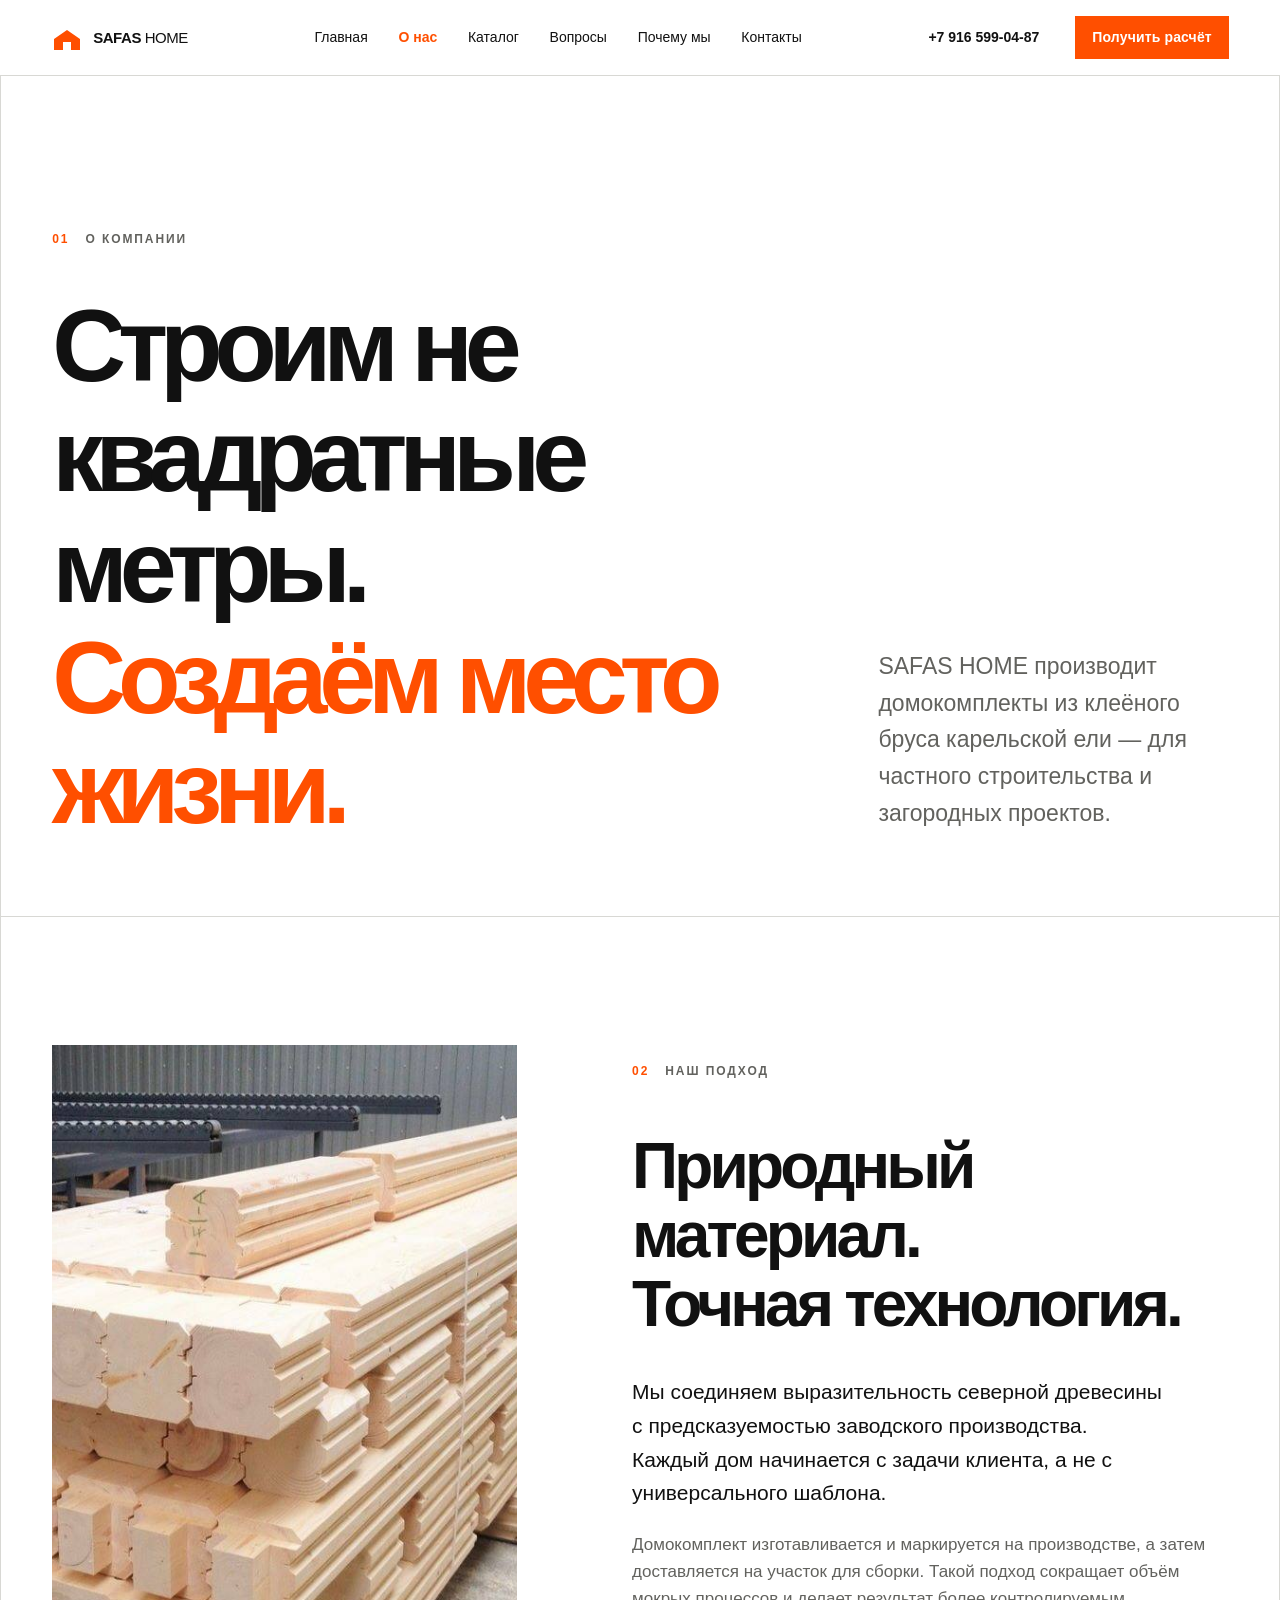
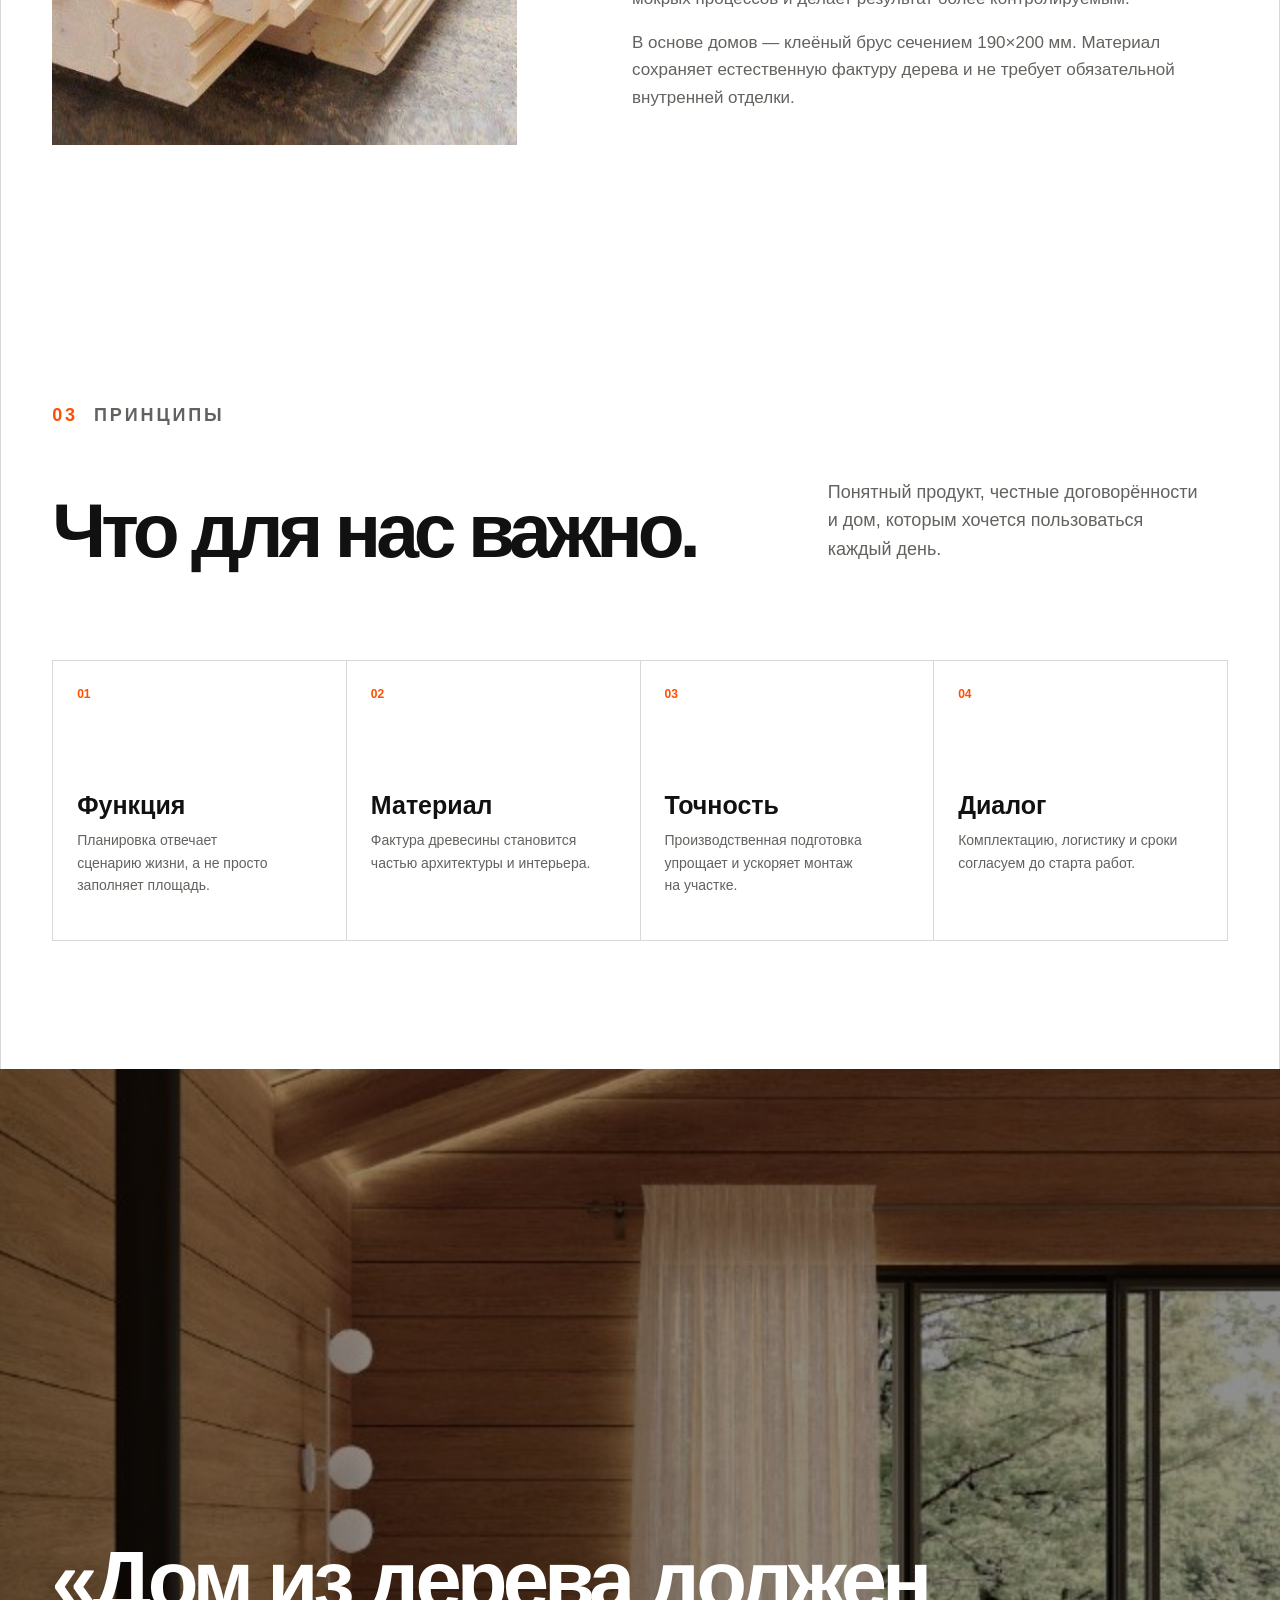
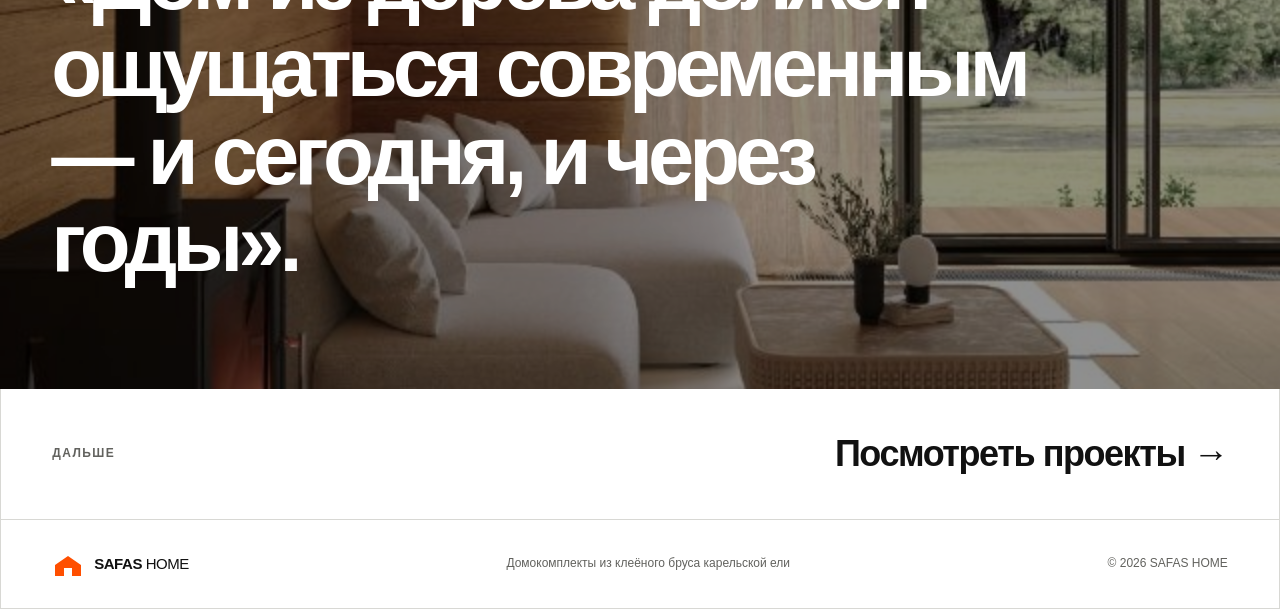
==== about.html @ 6096d43c "Build SAFAS HOME multi-page website" ====
<!doctype html>
<html lang="ru">
<head>
  <meta charset="utf-8"><meta name="viewport" content="width=device-width, initial-scale=1">
  <meta name="theme-color" content="#ffffff">
  <meta name="description" content="О SAFAS HOME: подход к проектированию и производству домов из клеёного бруса карельской ели.">
  <title>О нас — SAFAS HOME</title>
  <link rel="icon" href="data:image/svg+xml,%3Csvg xmlns='http://www.w3.org/2000/svg' viewBox='0 0 64 64'%3E%3Crect width='64' height='64' fill='%23ff4f00'/%3E%3Cpath d='M14 42V25l18-11 18 11v17H38V31H26v11H14Z' fill='white'/%3E%3C/svg%3E">
  <link rel="stylesheet" href="styles.css"><script src="script.js" defer></script>
</head>
<body>
  <a class="skip-link" href="#main">К содержанию</a>
  <header class="site-header">
    <a class="brand" href="index.html" aria-label="SAFAS HOME — на главную"><svg aria-hidden="true" viewBox="0 0 32 32" width="32" height="32"><path d="M3 17 16 8l13 9v11h-9v-8h-8v8H3V17Z"/></svg><span><b>SAFAS</b> HOME</span></a>
    <button class="menu-button" type="button" aria-expanded="false" aria-controls="site-nav" aria-label="Открыть меню" data-menu-button><span></span><span></span></button>
    <nav class="site-nav" id="site-nav" aria-label="Основная навигация" data-nav>
      <a href="index.html">Главная</a><a href="about.html" aria-current="page">О нас</a><a href="catalog.html">Каталог</a><a href="faq.html">Вопросы</a><a href="advantages.html">Почему мы</a><a href="contacts.html">Контакты</a>
    </nav>
    <a class="header-phone" href="tel:+79165990487">+7 916 599-04-87</a><a class="button button--small header-cta" href="contacts.html">Получить расчёт</a>
  </header>
  <main id="main">
    <section class="page-hero">
      <div><p class="eyebrow"><span>01</span> О компании</p><h1>Строим не квадратные метры.<br><em>Создаём место жизни.</em></h1></div>
      <p class="page-hero__lead">SAFAS HOME производит домокомплекты из клеёного бруса карельской ели — для частного строительства и загородных проектов.</p>
    </section>
    <section class="story-grid">
      <figure class="story-image"><img src="assets/images/production-timber.jpg" width="672" height="738" alt="Клеёный брус на производстве SAFAS HOME" fetchpriority="high"></figure>
      <div class="story-copy">
        <p class="eyebrow"><span>02</span> Наш подход</p>
        <h2>Природный материал.<br>Точная технология.</h2>
        <p class="lead-copy">Мы соединяем выразительность северной древесины с предсказуемостью заводского производства. Каждый дом начинается с задачи клиента, а не с универсального шаблона.</p>
        <p>Домокомплект изготавливается и маркируется на производстве, а затем доставляется на участок для сборки. Такой подход сокращает объём мокрых процессов и делает результат более контролируемым.</p>
        <p>В основе домов — клеёный брус сечением 190×200&nbsp;мм. Материал сохраняет естественную фактуру дерева и не требует обязательной внутренней отделки.</p>
      </div>
    </section>
    <section class="section values" aria-labelledby="values-title">
      <header class="section-heading"><p class="eyebrow"><span>03</span> Принципы</p><h2 id="values-title">Что для нас важно.</h2><p>Понятный продукт, честные договорённости и дом, которым хочется пользоваться каждый день.</p></header>
      <div class="value-grid">
        <article><span>01</span><h3>Функция</h3><p>Планировка отвечает сценарию жизни, а не просто заполняет площадь.</p></article>
        <article><span>02</span><h3>Материал</h3><p>Фактура древесины становится частью архитектуры и интерьера.</p></article>
        <article><span>03</span><h3>Точность</h3><p>Производственная подготовка упрощает и ускоряет монтаж на участке.</p></article>
        <article><span>04</span><h3>Диалог</h3><p>Комплектацию, логистику и сроки согласуем до старта работ.</p></article>
      </div>
    </section>
    <section class="image-statement">
      <img src="assets/images/interior-living.jpg" width="640" height="800" alt="Интерьер дома SAFAS HOME с дровяной печью" loading="lazy">
      <blockquote>«Дом из дерева должен ощущаться современным — и сегодня, и через годы».</blockquote>
    </section>
    <section class="next-page"><p>Дальше</p><a href="catalog.html">Посмотреть проекты <span aria-hidden="true">→</span></a></section>
  </main>
  <footer class="site-footer"><a class="brand" href="index.html"><svg aria-hidden="true" viewBox="0 0 32 32" width="32" height="32"><path d="M3 17 16 8l13 9v11h-9v-8h-8v8H3V17Z"/></svg><span><b>SAFAS</b> HOME</span></a><p>Домокомплекты из клеёного бруса карельской ели</p><p>© <span data-year></span> SAFAS HOME</p></footer>
</body>
</html>
---- styles.css ----
:root {
  --ink: #111111;
  --paper: #ffffff;
  --soft: #f2f2f0;
  --line: #d8d8d4;
  --muted: #62625e;
  --orange: #ff4f00;
  --orange-dark: #cf3f00;
  --max: 1440px;
  --pad: clamp(20px, 4vw, 64px);
  --fast: 180ms;
  --base: 320ms;
  --slow: 480ms;
  --ease: cubic-bezier(.22, 1, .36, 1);
}

*, *::before, *::after { box-sizing: border-box; }
html { scroll-behavior: smooth; }
body { margin: 0; background: var(--paper); color: var(--ink); font-family: Arial, "Helvetica Neue", sans-serif; font-size: 16px; line-height: 1.6; -webkit-font-smoothing: antialiased; }
img { display: block; max-width: 100%; }
button, a { touch-action: manipulation; -webkit-tap-highlight-color: rgba(255, 79, 0, .16); }
a { color: inherit; text-decoration: none; }
button { font: inherit; }
h1, h2, h3, p { margin-top: 0; }
h1, h2, h3 { line-height: 1.08; text-wrap: balance; }
p { text-wrap: pretty; }
[id] { scroll-margin-top: 92px; }

.skip-link { position: fixed; left: 12px; top: 12px; z-index: 1000; padding: 10px 14px; background: var(--ink); color: var(--paper); transform: translateY(-160%); transition: transform var(--fast) var(--ease); }
.skip-link:focus { transform: translateY(0); }
:focus-visible { outline: 3px solid var(--orange); outline-offset: 4px; }

.site-header { position: sticky; z-index: 100; top: 0; display: grid; grid-template-columns: auto 1fr auto auto; align-items: center; gap: 36px; min-height: 76px; padding: 0 var(--pad); background: rgba(255,255,255,.94); border-bottom: 1px solid var(--line); backdrop-filter: blur(16px); }
.brand { display: inline-flex; align-items: center; gap: 10px; font-size: 15px; letter-spacing: -.03em; white-space: nowrap; }
.brand svg { fill: var(--orange); }
.brand b { font-weight: 800; }
.site-nav { display: flex; align-items: center; justify-content: center; gap: clamp(18px, 2.4vw, 36px); font-size: 14px; }
.site-nav a, .header-phone { position: relative; }
.site-nav a[aria-current="page"] { color: var(--orange); font-weight: 700; }
.site-nav a::after, .header-phone::after { content: ""; position: absolute; right: 0; bottom: -5px; left: 0; height: 1px; background: currentColor; transform: scaleX(0); transform-origin: right; transition: transform var(--base) var(--ease); }
.site-nav a:hover::after, .site-nav a:focus-visible::after, .header-phone:hover::after, .header-phone:focus-visible::after { transform: scaleX(1); transform-origin: left; }
.header-phone { font-size: 14px; font-weight: 700; white-space: nowrap; }
.menu-button { display: none; width: 44px; height: 44px; padding: 12px; border: 0; background: transparent; }
.menu-button span { display: block; width: 20px; height: 1px; margin: 5px 0; background: currentColor; transition: transform var(--base) var(--ease); }

.button { display: inline-flex; min-height: 50px; align-items: center; justify-content: center; padding: 13px 20px; border: 1px solid var(--orange); background: var(--orange); color: #fff; font-size: 14px; font-weight: 700; letter-spacing: .01em; transition: transform var(--fast) var(--ease), background-color var(--fast) ease, border-color var(--fast) ease; }
.button:hover, .button:focus-visible { background: var(--orange-dark); border-color: var(--orange-dark); transform: translateY(-2px); }
.button:active { transform: translateY(0); }
.button--small { min-height: 42px; padding: 9px 16px; }
.text-link { display: inline-flex; align-items: center; gap: 8px; padding: 2px 0; border: 0; border-bottom: 1px solid currentColor; background: transparent; font-size: 14px; font-weight: 700; cursor: pointer; transition: color var(--fast) ease; }
.text-link:hover, .text-link:focus-visible { color: var(--orange); }

.hero { display: grid; grid-template-columns: minmax(0, .92fr) minmax(420px, 1.08fr); max-width: var(--max); min-height: calc(100svh - 76px); margin: 0 auto; border-right: 1px solid var(--line); border-left: 1px solid var(--line); }
.hero-copy { display: flex; flex-direction: column; justify-content: center; padding: clamp(64px, 8vw, 128px) var(--pad) 48px; }
.eyebrow { display: flex; align-items: center; gap: 16px; margin-bottom: clamp(28px, 4vw, 56px); color: var(--muted); font-size: 12px; font-weight: 700; letter-spacing: .16em; text-transform: uppercase; }
.eyebrow span { color: var(--orange); font-variant-numeric: tabular-nums; }
.eyebrow--light { color: rgba(255,255,255,.62); }
.hero h1 { max-width: 750px; margin-bottom: 28px; font-size: clamp(48px, 6.4vw, 96px); font-weight: 800; letter-spacing: -.075em; }
.hero h1 em { color: var(--orange); font-style: normal; }
.hero-lead { max-width: 620px; margin-bottom: 36px; color: var(--muted); font-size: clamp(17px, 1.6vw, 21px); line-height: 1.55; }
.hero-actions { display: flex; align-items: center; gap: 28px; }
.hero-media { position: relative; min-height: 520px; margin: 0; overflow: hidden; border-left: 1px solid var(--line); }
.hero-media img { width: 100%; height: 100%; object-fit: cover; transition: transform 900ms var(--ease); }
.hero-media:hover img { transform: scale(1.02); }
.hero-media figcaption { position: absolute; right: 20px; bottom: 18px; padding: 7px 10px; background: rgba(17,17,17,.86); color: #fff; font-size: 11px; letter-spacing: .08em; text-transform: uppercase; }
.hero-specs { grid-column: 1 / -1; display: grid; grid-template-columns: repeat(3, 1fr); margin: 0; border-top: 1px solid var(--line); }
.hero-specs div { padding: 24px var(--pad); border-right: 1px solid var(--line); }
.hero-specs div:last-child { border-right: 0; }
.hero-specs dt { margin-bottom: 8px; color: var(--muted); font-size: 11px; font-weight: 700; letter-spacing: .12em; text-transform: uppercase; }
.hero-specs dd { margin: 0; font-size: clamp(24px, 3vw, 40px); font-weight: 800; letter-spacing: -.05em; font-variant-numeric: tabular-nums; }
.hero-specs small { font-size: .42em; letter-spacing: 0; }

.section { max-width: var(--max); margin: 0 auto; padding: clamp(84px, 10vw, 160px) var(--pad); border-right: 1px solid var(--line); border-left: 1px solid var(--line); }
.section-heading { display: grid; grid-template-columns: minmax(0, 1fr) minmax(280px, .55fr); align-items: end; gap: 48px; margin-bottom: clamp(48px, 7vw, 88px); }
.section-heading .eyebrow { grid-column: 1 / -1; margin-bottom: 0; }
.section-heading h2, .material h2, .gallery h2, .business h2, .contact h2 { margin-bottom: 0; font-size: clamp(42px, 6vw, 80px); font-weight: 800; letter-spacing: -.065em; }
.section-heading > p { max-width: 480px; margin-bottom: 8px; color: var(--muted); font-size: 18px; }

.project-grid { display: grid; grid-template-columns: repeat(2, minmax(0, 1fr)); border-top: 1px solid var(--line); border-left: 1px solid var(--line); }
.project-card { min-width: 0; border-right: 1px solid var(--line); border-bottom: 1px solid var(--line); }
.project-card--wide { grid-column: 1 / -1; display: grid; grid-template-columns: minmax(0, 1.2fr) minmax(300px, .8fr); }
.project-card--wide .project-info { align-content: center; }
.project-image { position: relative; aspect-ratio: 4 / 3; overflow: hidden; background: var(--soft); }
.project-image--night { aspect-ratio: 4 / 3; }
.project-image img { width: 100%; height: 100%; object-fit: cover; transition: transform 700ms var(--ease); }
.project-card:hover .project-image img { transform: scale(1.025); }
.project-number { position: absolute; top: 16px; left: 16px; padding: 4px 9px; background: var(--paper); font-size: 11px; font-weight: 700; font-variant-numeric: tabular-nums; }
.project-info { display: grid; grid-template-columns: minmax(0, 1fr) auto; gap: 28px; padding: 28px; }
.project-info h3 { margin: 4px 0 0; font-size: clamp(25px, 3vw, 38px); letter-spacing: -.05em; }
.kicker { margin: 0; color: var(--muted); font-size: 11px; font-weight: 700; letter-spacing: .12em; text-transform: uppercase; }
.project-info dl { display: flex; gap: 24px; margin: 0; }
.project-info dt { color: var(--muted); font-size: 11px; text-transform: uppercase; }
.project-info dd { margin: 2px 0 0; font-size: 14px; font-weight: 700; font-variant-numeric: tabular-nums; }
.project-info .text-link { grid-column: 1 / -1; justify-self: start; }

.material { display: grid; grid-template-columns: minmax(0, 1fr) minmax(380px, .75fr); gap: clamp(48px, 8vw, 112px); background: var(--ink); color: #fff; }
.material-intro { max-width: 690px; margin: 34px 0 52px; color: rgba(255,255,255,.66); font-size: 18px; }
.feature-list { margin: 0; padding: 0; border-top: 1px solid rgba(255,255,255,.18); list-style: none; }
.feature-list li { display: grid; grid-template-columns: 44px 1fr; gap: 16px; padding: 22px 0; border-bottom: 1px solid rgba(255,255,255,.18); }
.feature-list > li > span { color: var(--orange); font-size: 12px; font-weight: 700; }
.feature-list h3 { margin-bottom: 5px; font-size: 18px; }
.feature-list p { margin: 0; color: rgba(255,255,255,.58); font-size: 14px; }
.material-media { position: relative; align-self: stretch; min-height: 720px; margin: 0; overflow: hidden; }
.material-media img { width: 100%; height: 100%; object-fit: cover; }
.material-media figcaption { position: absolute; right: 0; bottom: 0; left: 0; padding: 20px; background: rgba(17,17,17,.86); font-size: 12px; text-transform: uppercase; }
.material-media figcaption span { color: var(--orange); font-size: 24px; font-weight: 800; }

.section-heading--row { grid-template-columns: minmax(0, 1fr) minmax(280px, .55fr); }
.section-heading--row .eyebrow { margin-bottom: 36px; }
.process-list { display: grid; grid-template-columns: repeat(4, 1fr); margin: 0; padding: 0; border-top: 1px solid var(--line); border-left: 1px solid var(--line); list-style: none; }
.process-list li { min-height: 300px; padding: 24px; border-right: 1px solid var(--line); border-bottom: 1px solid var(--line); }
.process-list span { display: block; margin-bottom: 88px; color: var(--orange); font-size: 12px; font-weight: 700; font-variant-numeric: tabular-nums; }
.process-list h3 { margin-bottom: 12px; font-size: 24px; letter-spacing: -.04em; }
.process-list p { margin: 0; color: var(--muted); font-size: 14px; }

.gallery { max-width: var(--max); margin: 0 auto; padding: clamp(84px, 10vw, 160px) var(--pad); background: var(--ink); color: #fff; }
.gallery-heading { display: flex; align-items: end; justify-content: space-between; gap: 48px; margin-bottom: 60px; }
.gallery-heading .eyebrow { align-self: flex-start; }
.gallery-grid { display: grid; grid-template-columns: 1.35fr 1fr 1fr; grid-template-rows: repeat(2, minmax(300px, 44vw)); gap: 1px; background: rgba(255,255,255,.2); }
.gallery-item { min-width: 0; margin: 0; overflow: hidden; background: #222; }
.gallery-item--large { grid-row: 1 / 3; }
.gallery-item--wide { grid-column: 2 / 4; }
.gallery-item img { width: 100%; height: 100%; object-fit: cover; filter: saturate(.86); transition: transform 800ms var(--ease), filter var(--base) ease; }
.gallery-item:hover img { transform: scale(1.025); filter: saturate(1); }

.business { display: grid; grid-template-columns: .5fr 1fr .7fr; gap: clamp(36px, 6vw, 80px); align-items: start; }
.business-tag { display: flex; flex-direction: column; justify-content: space-between; min-height: 220px; padding: 22px; background: var(--orange); color: #fff; }
.business-tag span { font-size: 48px; font-weight: 800; letter-spacing: -.06em; }
.business-tag p { margin: 0; font-size: 14px; line-height: 1.35; }
.business-copy .eyebrow { margin-bottom: 32px; }
.business-copy h2 { font-size: clamp(38px, 5vw, 68px); }
.business-copy > p:not(.eyebrow) { max-width: 650px; margin: 30px 0; color: var(--muted); font-size: 18px; }
.business-points { margin: 0; border-top: 1px solid var(--line); }
.business-points div { padding: 22px 0; border-bottom: 1px solid var(--line); }
.business-points dt { margin-bottom: 6px; font-size: 13px; font-weight: 700; text-transform: uppercase; }
.business-points dd { margin: 0; color: var(--muted); font-size: 14px; }

.contact { max-width: var(--max); margin: 0 auto; padding: clamp(84px, 10vw, 160px) var(--pad) 40px; background: var(--orange); color: #fff; }
.contact .eyebrow span { color: var(--ink); }
.contact > p:not(.eyebrow) { max-width: 660px; margin: 30px 0 42px; font-size: 18px; }
.contact-actions { display: flex; align-items: center; gap: 36px; }
.button--light { border-color: #fff; background: #fff; color: var(--ink); }
.button--light:hover, .button--light:focus-visible { border-color: var(--ink); background: var(--ink); color: #fff; }
.contact-phone { font-size: clamp(24px, 4vw, 48px); font-weight: 800; letter-spacing: -.04em; }
.contact-meta { display: flex; justify-content: space-between; gap: 32px; margin-top: 100px; padding-top: 20px; border-top: 1px solid rgba(255,255,255,.48); font-size: 13px; }
.contact-meta p { margin: 0; }
.contact-meta a { text-decoration: underline; text-underline-offset: 4px; }

.site-footer { display: grid; grid-template-columns: auto 1fr auto; align-items: center; gap: 36px; max-width: var(--max); margin: 0 auto; padding: 28px var(--pad); border: 1px solid var(--line); border-top: 0; font-size: 12px; }
.site-footer > p { margin: 0; color: var(--muted); }
.site-footer > p:first-of-type { justify-self: center; }

.project-dialog { width: min(1100px, calc(100% - 32px)); max-height: calc(100dvh - 32px); padding: 24px; border: 1px solid var(--line); background: var(--paper); color: var(--ink); overscroll-behavior: contain; }
.project-dialog::backdrop { background: rgba(17,17,17,.72); backdrop-filter: blur(5px); }
.dialog-header { display: flex; align-items: center; justify-content: space-between; gap: 20px; margin-bottom: 22px; }
.dialog-header h2 { margin: 4px 0 0; font-size: 32px; letter-spacing: -.04em; }
.dialog-close { display: grid; width: 48px; height: 48px; place-items: center; border: 1px solid var(--line); background: #fff; cursor: pointer; transition: background-color var(--fast) ease, color var(--fast) ease; }
.dialog-close:hover, .dialog-close:focus-visible { background: var(--ink); color: #fff; }
.dialog-close svg { fill: none; stroke: currentColor; stroke-width: 1.5; }
.dialog-grid { display: grid; grid-template-columns: .65fr 1fr; gap: 1px; margin-bottom: 22px; background: var(--line); }
.dialog-grid img { width: 100%; height: 470px; object-fit: contain; background: var(--soft); }

/* Inner pages */
.page-hero { display: grid; grid-template-columns: minmax(0, 1.2fr) minmax(300px, .55fr); align-items: end; gap: 64px; max-width: var(--max); min-height: 620px; margin: 0 auto; padding: clamp(96px, 12vw, 176px) var(--pad) 72px; border-right: 1px solid var(--line); border-bottom: 1px solid var(--line); border-left: 1px solid var(--line); }
.page-hero .eyebrow { margin-bottom: 42px; }
.page-hero h1 { max-width: 1000px; margin: 0; font-size: clamp(56px, 8vw, 112px); font-weight: 800; letter-spacing: -.08em; }
.page-hero h1 em { color: var(--orange); font-style: normal; }
.page-hero__lead { max-width: 520px; margin: 0 0 12px; color: var(--muted); font-size: clamp(18px, 2vw, 23px); }
.page-hero--compact { min-height: 520px; }
.page-hero--dark { background: var(--ink); color: #fff; }
.page-hero--dark .page-hero__lead { color: rgba(255,255,255,.66); }

.story-grid { display: grid; grid-template-columns: minmax(340px, .78fr) minmax(0, 1fr); gap: clamp(50px, 9vw, 140px); max-width: var(--max); margin: 0 auto; padding: clamp(84px, 10vw, 160px) var(--pad); border-right: 1px solid var(--line); border-left: 1px solid var(--line); }
.story-image { min-height: 700px; margin: 0; }
.story-image img { width: 100%; height: 100%; object-fit: cover; }
.story-copy { align-self: center; }
.story-copy h2, .brief-intro h2 { margin-bottom: 36px; font-size: clamp(40px, 5vw, 72px); letter-spacing: -.06em; }
.story-copy > p:not(.eyebrow) { max-width: 720px; color: var(--muted); font-size: 17px; }
.story-copy .lead-copy { color: var(--ink) !important; font-size: 21px !important; }
.value-grid { display: grid; grid-template-columns: repeat(4, 1fr); border-top: 1px solid var(--line); border-left: 1px solid var(--line); }
.value-grid article { min-height: 280px; padding: 24px; border-right: 1px solid var(--line); border-bottom: 1px solid var(--line); }
.value-grid span { display: block; margin-bottom: 88px; color: var(--orange); font-size: 12px; font-weight: 700; }
.value-grid h3 { margin-bottom: 10px; font-size: 25px; }
.value-grid p { margin: 0; color: var(--muted); font-size: 14px; }
.image-statement { position: relative; max-width: var(--max); min-height: min(84vw, 920px); margin: 0 auto; overflow: hidden; background: var(--ink); }
.image-statement img { width: 100%; height: min(84vw, 920px); object-fit: cover; filter: brightness(.56); }
.image-statement blockquote { position: absolute; right: var(--pad); bottom: clamp(40px, 8vw, 110px); left: var(--pad); max-width: 980px; margin: 0; color: #fff; font-size: clamp(36px, 6.5vw, 84px); font-weight: 800; line-height: 1.05; letter-spacing: -.06em; }
.next-page { display: flex; align-items: center; justify-content: space-between; gap: 24px; max-width: var(--max); margin: 0 auto; padding: 36px var(--pad); border: 1px solid var(--line); border-top: 0; }
.next-page p { margin: 0; color: var(--muted); font-size: 12px; font-weight: 700; letter-spacing: .12em; text-transform: uppercase; }
.next-page a { font-size: clamp(20px, 3vw, 36px); font-weight: 800; letter-spacing: -.04em; transition: color var(--fast) ease; }
.next-page a:hover, .next-page a:focus-visible { color: var(--orange); }

.catalog-list { max-width: var(--max); margin: 0 auto; border-right: 1px solid var(--line); border-left: 1px solid var(--line); }
.catalog-item { position: relative; display: grid; grid-template-columns: minmax(360px, 1fr) minmax(0, .85fr); min-height: 720px; border-bottom: 1px solid var(--line); }
.catalog-item figure { margin: 0; overflow: hidden; }
.catalog-item figure img { width: 100%; height: 100%; object-fit: cover; transition: transform 800ms var(--ease); }
.catalog-item:hover figure img { transform: scale(1.02); }
.catalog-item__number { position: absolute; z-index: 2; top: 20px; left: 20px; padding: 7px 10px; background: var(--paper); font-size: 11px; font-weight: 700; font-variant-numeric: tabular-nums; }
.catalog-item__copy { display: flex; flex-direction: column; justify-content: center; padding: clamp(40px, 7vw, 100px); }
.catalog-item__copy h2 { margin: 12px 0 30px; font-size: clamp(52px, 7vw, 96px); letter-spacing: -.075em; }
.catalog-item__copy > p:not(.kicker) { color: var(--muted); font-size: 18px; }
.catalog-item__copy dl { margin: 38px 0; border-top: 1px solid var(--line); }
.catalog-item__copy dl div { display: flex; justify-content: space-between; gap: 24px; padding: 14px 0; border-bottom: 1px solid var(--line); }
.catalog-item__copy dt { color: var(--muted); font-size: 12px; text-transform: uppercase; }
.catalog-item__copy dd { margin: 0; font-size: 14px; font-weight: 700; text-align: right; }
.catalog-item--reverse figure { order: 2; }
.catalog-item--reverse .catalog-item__number { right: 20px; left: auto; }
.catalog-note { display: grid; grid-template-columns: minmax(0, 1fr) minmax(260px, .62fr); align-items: end; gap: 48px; max-width: var(--max); margin: 0 auto; padding: clamp(80px, 10vw, 150px) var(--pad); background: var(--orange); color: #fff; }
.catalog-note h2, .question-cta h2 { margin: 0; font-size: clamp(42px, 6vw, 78px); letter-spacing: -.06em; }
.catalog-note > p { margin: 0; font-size: 18px; }
.catalog-note .button { grid-column: 2; justify-self: start; }

.faq-layout { display: grid; grid-template-columns: 260px minmax(0, 1fr); gap: clamp(48px, 8vw, 120px); max-width: var(--max); margin: 0 auto; padding: clamp(80px, 9vw, 140px) var(--pad); border-right: 1px solid var(--line); border-left: 1px solid var(--line); }
.faq-aside { position: sticky; top: 112px; display: flex; align-self: start; flex-direction: column; }
.faq-aside .kicker { margin-bottom: 16px; }
.faq-aside a { padding: 12px 0; border-bottom: 1px solid var(--line); font-size: 14px; transition: color var(--fast) ease; }
.faq-aside a:hover, .faq-aside a:focus-visible { color: var(--orange); }
.faq-group { margin-bottom: 84px; }
.faq-group .eyebrow { margin-bottom: 26px; }
.faq-group details { border-top: 1px solid var(--line); }
.faq-group details:last-child { border-bottom: 1px solid var(--line); }
.faq-group summary { display: flex; align-items: center; justify-content: space-between; gap: 24px; padding: 24px 0; font-size: clamp(18px, 2vw, 24px); font-weight: 700; cursor: pointer; list-style: none; }
.faq-group summary::-webkit-details-marker { display: none; }
.faq-group summary span { color: var(--orange); font-size: 26px; font-weight: 400; transition: transform var(--base) var(--ease); }
.faq-group details[open] summary span { transform: rotate(45deg); }
.faq-group details p { max-width: 800px; padding: 0 52px 24px 0; color: var(--muted); }
.question-cta { display: flex; align-items: end; justify-content: space-between; gap: 48px; max-width: var(--max); margin: 0 auto; padding: clamp(72px, 9vw, 128px) var(--pad); background: var(--orange); color: #fff; }
.question-cta .eyebrow { margin-bottom: 30px; }

.advantage-stack { max-width: var(--max); margin: 0 auto; border-right: 1px solid var(--line); border-left: 1px solid var(--line); }
.advantage-stack article { display: grid; grid-template-columns: 100px minmax(260px, .7fr) minmax(280px, 1fr); align-items: center; gap: 42px; min-height: 220px; padding: 30px var(--pad); border-bottom: 1px solid var(--line); }
.advantage-stack .advantage-index { color: var(--orange); font-size: 12px; font-weight: 700; }
.advantage-stack h2 { margin: 7px 0 0; font-size: clamp(36px, 5vw, 64px); letter-spacing: -.06em; }
.advantage-stack article > p { max-width: 640px; margin: 0; color: var(--muted); font-size: 17px; }
.compare-section { max-width: var(--max); margin: 0 auto; padding: clamp(84px, 10vw, 160px) var(--pad); border-right: 1px solid var(--line); border-left: 1px solid var(--line); }
.compare-intro { display: grid; grid-template-columns: minmax(0, 1fr) minmax(280px, .6fr); gap: 48px; align-items: end; margin-bottom: 72px; }
.compare-intro .eyebrow { grid-column: 1 / -1; margin-bottom: 0; }
.compare-intro h2 { margin: 0; font-size: clamp(42px, 6vw, 78px); letter-spacing: -.06em; }
.compare-intro > p { margin: 0; color: var(--muted); }
.compare-table { border-top: 1px solid var(--line); border-left: 1px solid var(--line); }
.compare-row { display: grid; grid-template-columns: .7fr 1fr 1fr; }
.compare-row > div { min-width: 0; padding: 20px; border-right: 1px solid var(--line); border-bottom: 1px solid var(--line); }
.compare-row > div:first-child { font-size: 13px; font-weight: 700; text-transform: uppercase; }
.compare-row > div:nth-child(2) { background: #fff5f0; }
.compare-row--head > div { background: var(--ink) !important; color: #fff; font-size: 11px !important; letter-spacing: .08em; text-transform: uppercase; }
.compare-disclaimer { margin: 18px 0 0; color: var(--muted); font-size: 12px; }
.proof-image { position: relative; max-width: var(--max); min-height: 820px; margin: 0 auto; overflow: hidden; }
.proof-image > img { width: 100%; height: 820px; object-fit: cover; filter: brightness(.5); }
.proof-image > div { position: absolute; right: var(--pad); bottom: 80px; left: var(--pad); max-width: 900px; color: #fff; }
.proof-image h2 { margin-bottom: 34px; font-size: clamp(44px, 7vw, 88px); letter-spacing: -.07em; }

.contact-page { display: grid; grid-template-columns: minmax(0, 1fr) minmax(420px, .8fr); gap: clamp(50px, 9vw, 140px); max-width: var(--max); min-height: 760px; margin: 0 auto; padding: clamp(100px, 12vw, 170px) var(--pad); background: var(--orange); color: #fff; }
.contact-page__title h1 { margin-bottom: 34px; font-size: clamp(58px, 8vw, 110px); letter-spacing: -.08em; }
.contact-page__title > p:not(.eyebrow) { max-width: 600px; font-size: 20px; }
.contact-options { align-self: end; border-top: 1px solid rgba(255,255,255,.5); }
.contact-options a { display: grid; padding: 24px 0; border-bottom: 1px solid rgba(255,255,255,.5); transition: transform var(--fast) var(--ease); }
.contact-options a:hover, .contact-options a:focus-visible { transform: translateX(6px); }
.contact-options span { font-size: 11px; letter-spacing: .12em; text-transform: uppercase; }
.contact-options strong { margin: 5px 0; font-size: clamp(22px, 3vw, 36px); letter-spacing: -.04em; overflow-wrap: anywhere; }
.contact-options small { opacity: .72; }
.brief-section { display: grid; grid-template-columns: minmax(300px, .75fr) minmax(0, 1fr); gap: clamp(48px, 8vw, 120px); max-width: var(--max); margin: 0 auto; padding: clamp(84px, 10vw, 150px) var(--pad); border-right: 1px solid var(--line); border-left: 1px solid var(--line); }
.brief-list { margin: 0; padding: 0; border-top: 1px solid var(--line); list-style: none; }
.brief-list li { display: grid; grid-template-columns: 60px 1fr; gap: 18px; padding: 24px 0; border-bottom: 1px solid var(--line); }
.brief-list li > span { color: var(--orange); font-size: 12px; font-weight: 700; }
.brief-list h3 { margin-bottom: 5px; font-size: 22px; }
.brief-list p { margin: 0; color: var(--muted); }
.contact-visual { display: grid; grid-template-columns: 1fr 1fr; max-width: var(--max); min-height: 760px; margin: 0 auto; background: var(--ink); color: #fff; }
.contact-visual figure { margin: 0; overflow: hidden; }
.contact-visual figure img { width: 100%; height: 100%; object-fit: cover; }
.contact-visual > div { align-self: center; padding: clamp(40px, 8vw, 110px); }
.contact-visual h2 { margin-bottom: 28px; font-size: clamp(44px, 6vw, 76px); letter-spacing: -.065em; }
.contact-visual > div > p:not(.eyebrow) { margin-bottom: 32px; color: rgba(255,255,255,.64); font-size: 18px; }

@media (max-width: 1100px) {
  .site-header { grid-template-columns: auto 1fr auto; gap: 22px; }
  .site-nav { order: 4; grid-column: 1 / -1; display: none; }
  .site-nav.is-open { display: flex; padding: 0 0 20px; }
  .menu-button { display: block; justify-self: end; }
  .header-phone { display: none; }
  .header-cta { grid-column: 3; grid-row: 1; }
  .menu-button { grid-column: 2; grid-row: 1; }
  .hero { grid-template-columns: 1fr; }
  .hero-media { min-height: 62vw; border-top: 1px solid var(--line); border-left: 0; }
  .material { grid-template-columns: 1fr 1fr; gap: 48px; }
  .business { grid-template-columns: .5fr 1fr; }
  .business-points { grid-column: 2; }
  .page-hero { grid-template-columns: 1fr; min-height: auto; }
  .catalog-item { min-height: 620px; }
  .contact-page { grid-template-columns: 1fr; }
}

@media (max-width: 760px) {
  :root { --pad: 20px; }
  .site-header { min-height: 68px; gap: 8px; }
  .header-cta { display: none; }
  .menu-button { grid-column: 3; }
  .site-nav.is-open { flex-direction: column; align-items: stretch; gap: 0; padding-bottom: 12px; }
  .site-nav a { min-height: 48px; padding: 12px 0; border-top: 1px solid var(--line); }
  .hero { min-height: auto; }
  .hero-copy { padding-top: 72px; }
  .hero h1 { font-size: clamp(43px, 13.5vw, 64px); }
  .hero-actions { align-items: flex-start; flex-direction: column; gap: 20px; }
  .hero-media { min-height: 74vw; }
  .hero-specs { grid-template-columns: 1fr; }
  .hero-specs div { border-right: 0; border-bottom: 1px solid var(--line); }
  .hero-specs div:last-child { border-bottom: 0; }
  .section-heading, .section-heading--row { grid-template-columns: 1fr; gap: 24px; }
  .section-heading .eyebrow { margin-bottom: 16px; }
  .section-heading h2, .material h2, .gallery h2, .business h2, .contact h2 { font-size: clamp(40px, 12vw, 58px); }
  .project-grid { grid-template-columns: 1fr; }
  .project-card--wide { grid-column: auto; display: block; }
  .project-info { grid-template-columns: 1fr; }
  .project-info dl { grid-row: auto; }
  .project-info .text-link { grid-column: auto; }
  .material { grid-template-columns: 1fr; }
  .material-media { min-height: 100vw; }
  .process-list { grid-template-columns: 1fr; }
  .process-list li { min-height: auto; }
  .process-list span { margin-bottom: 52px; }
  .gallery-heading { display: block; }
  .gallery-grid { grid-template-columns: 1fr 1fr; grid-template-rows: 130vw 74vw 74vw; }
  .gallery-item--large { grid-column: 1 / 3; grid-row: auto; }
  .gallery-item--wide { grid-column: 1 / 3; }
  .business { grid-template-columns: 1fr; }
  .business-tag { min-height: 180px; }
  .business-points { grid-column: auto; }
  .contact-actions { align-items: flex-start; flex-direction: column; }
  .contact-meta { align-items: flex-start; flex-direction: column; margin-top: 72px; }
  .site-footer { grid-template-columns: 1fr; gap: 12px; }
  .site-footer > p:first-of-type { justify-self: start; }
  .dialog-grid { grid-template-columns: 1fr; }
  .dialog-grid img { height: auto; max-height: 60vh; }
  .page-hero { gap: 36px; padding-top: 84px; }
  .page-hero h1 { font-size: clamp(48px, 14vw, 68px); }
  .story-grid, .brief-section { grid-template-columns: 1fr; }
  .story-image { min-height: 120vw; }
  .value-grid { grid-template-columns: 1fr; }
  .value-grid article { min-height: auto; }
  .value-grid span { margin-bottom: 56px; }
  .image-statement, .image-statement img { min-height: 150vw; height: 150vw; }
  .next-page { align-items: flex-start; flex-direction: column; }
  .catalog-item { grid-template-columns: 1fr; min-height: auto; }
  .catalog-item figure { height: 118vw; }
  .catalog-item--reverse figure { order: 0; }
  .catalog-item--reverse .catalog-item__number { right: auto; left: 20px; }
  .catalog-note { grid-template-columns: 1fr; }
  .catalog-note .button { grid-column: auto; }
  .faq-layout { grid-template-columns: 1fr; }
  .faq-aside { position: static; }
  .question-cta { align-items: flex-start; flex-direction: column; }
  .advantage-stack article { grid-template-columns: 42px 1fr; gap: 22px; }
  .advantage-stack article > p { grid-column: 2; }
  .compare-intro { grid-template-columns: 1fr; }
  .compare-intro .eyebrow { grid-column: auto; }
  .compare-table { overflow-x: auto; }
  .compare-row { min-width: 720px; }
  .proof-image, .proof-image > img { min-height: 150vw; height: 150vw; }
  .contact-page { min-height: auto; }
  .contact-page__title h1 { font-size: clamp(52px, 15vw, 72px); }
  .contact-visual { grid-template-columns: 1fr; }
  .contact-visual figure { min-height: 120vw; }
}

@media (prefers-reduced-motion: reduce) {
  html { scroll-behavior: auto; }
  *, *::before, *::after { animation-duration: .01ms !important; animation-iteration-count: 1 !important; transition-duration: .01ms !important; }
}

@media (pointer: fine) {
  html { overscroll-behavior: none; }
}
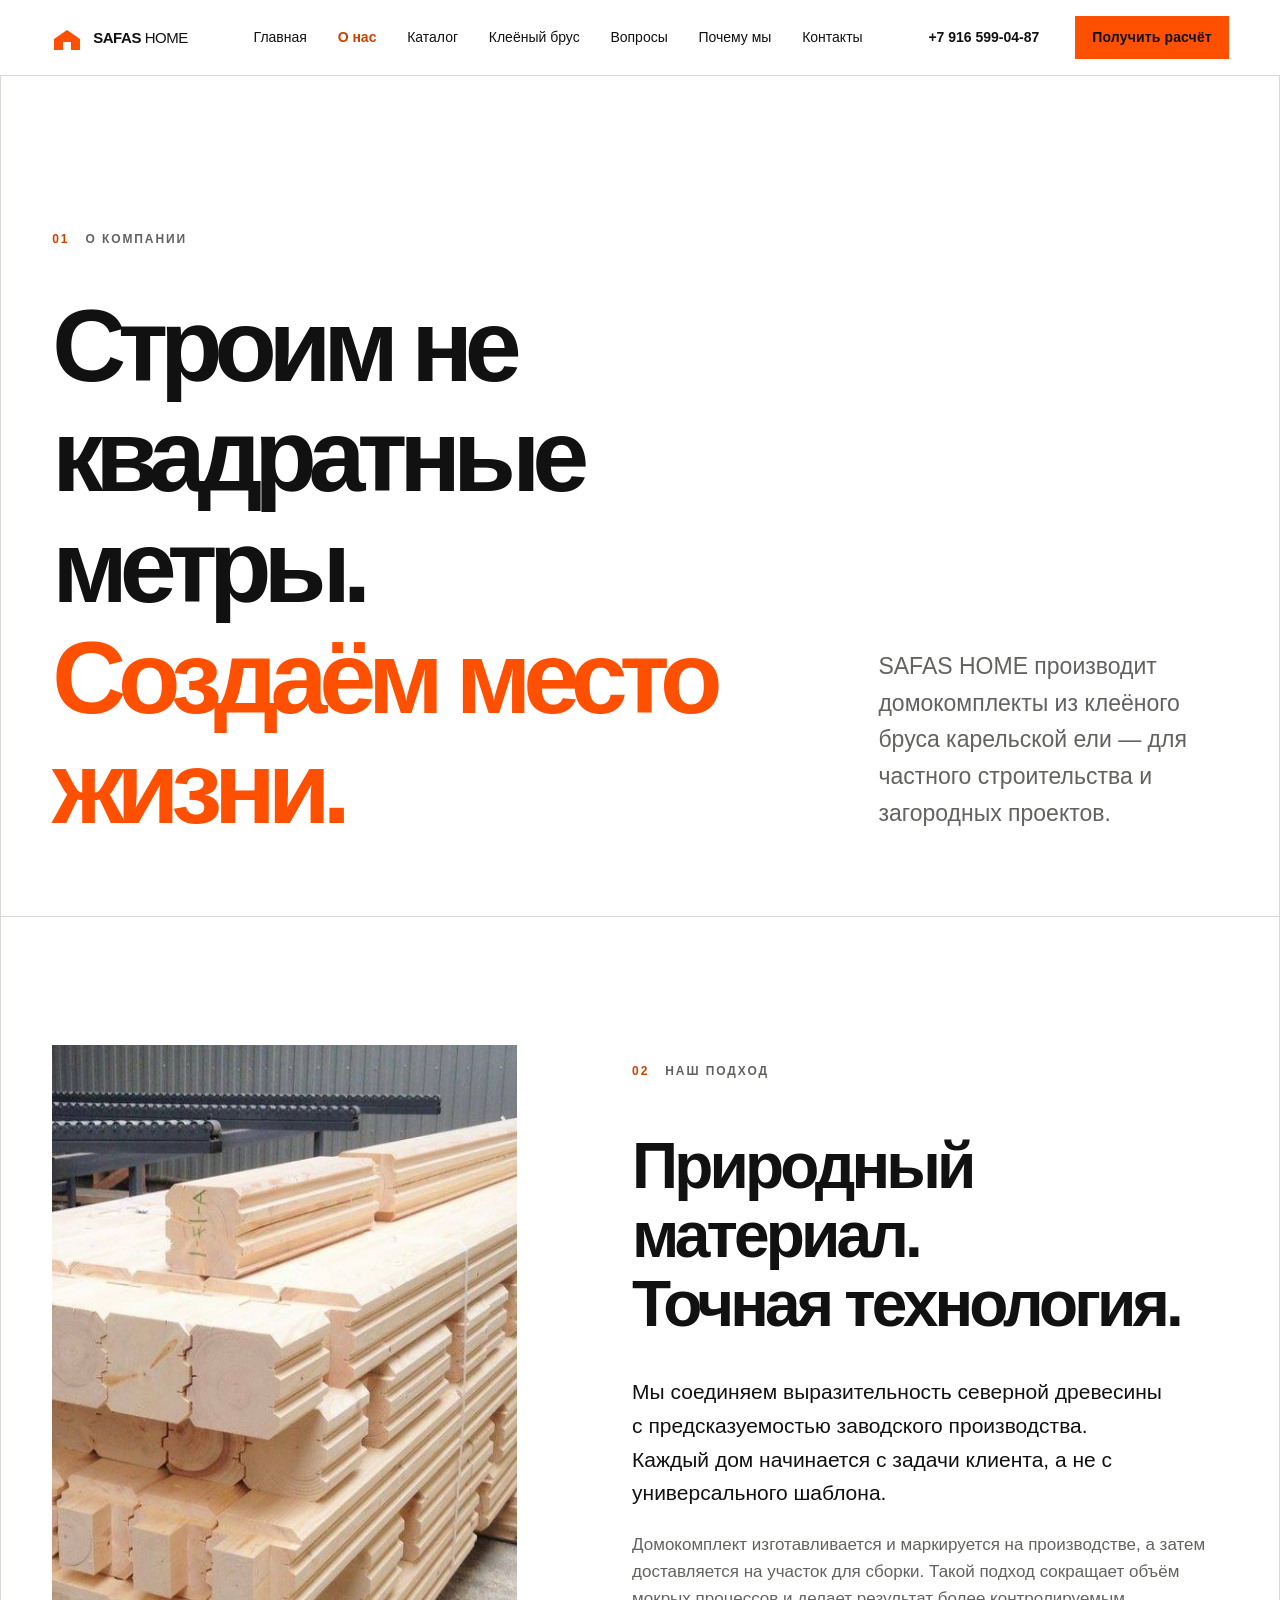
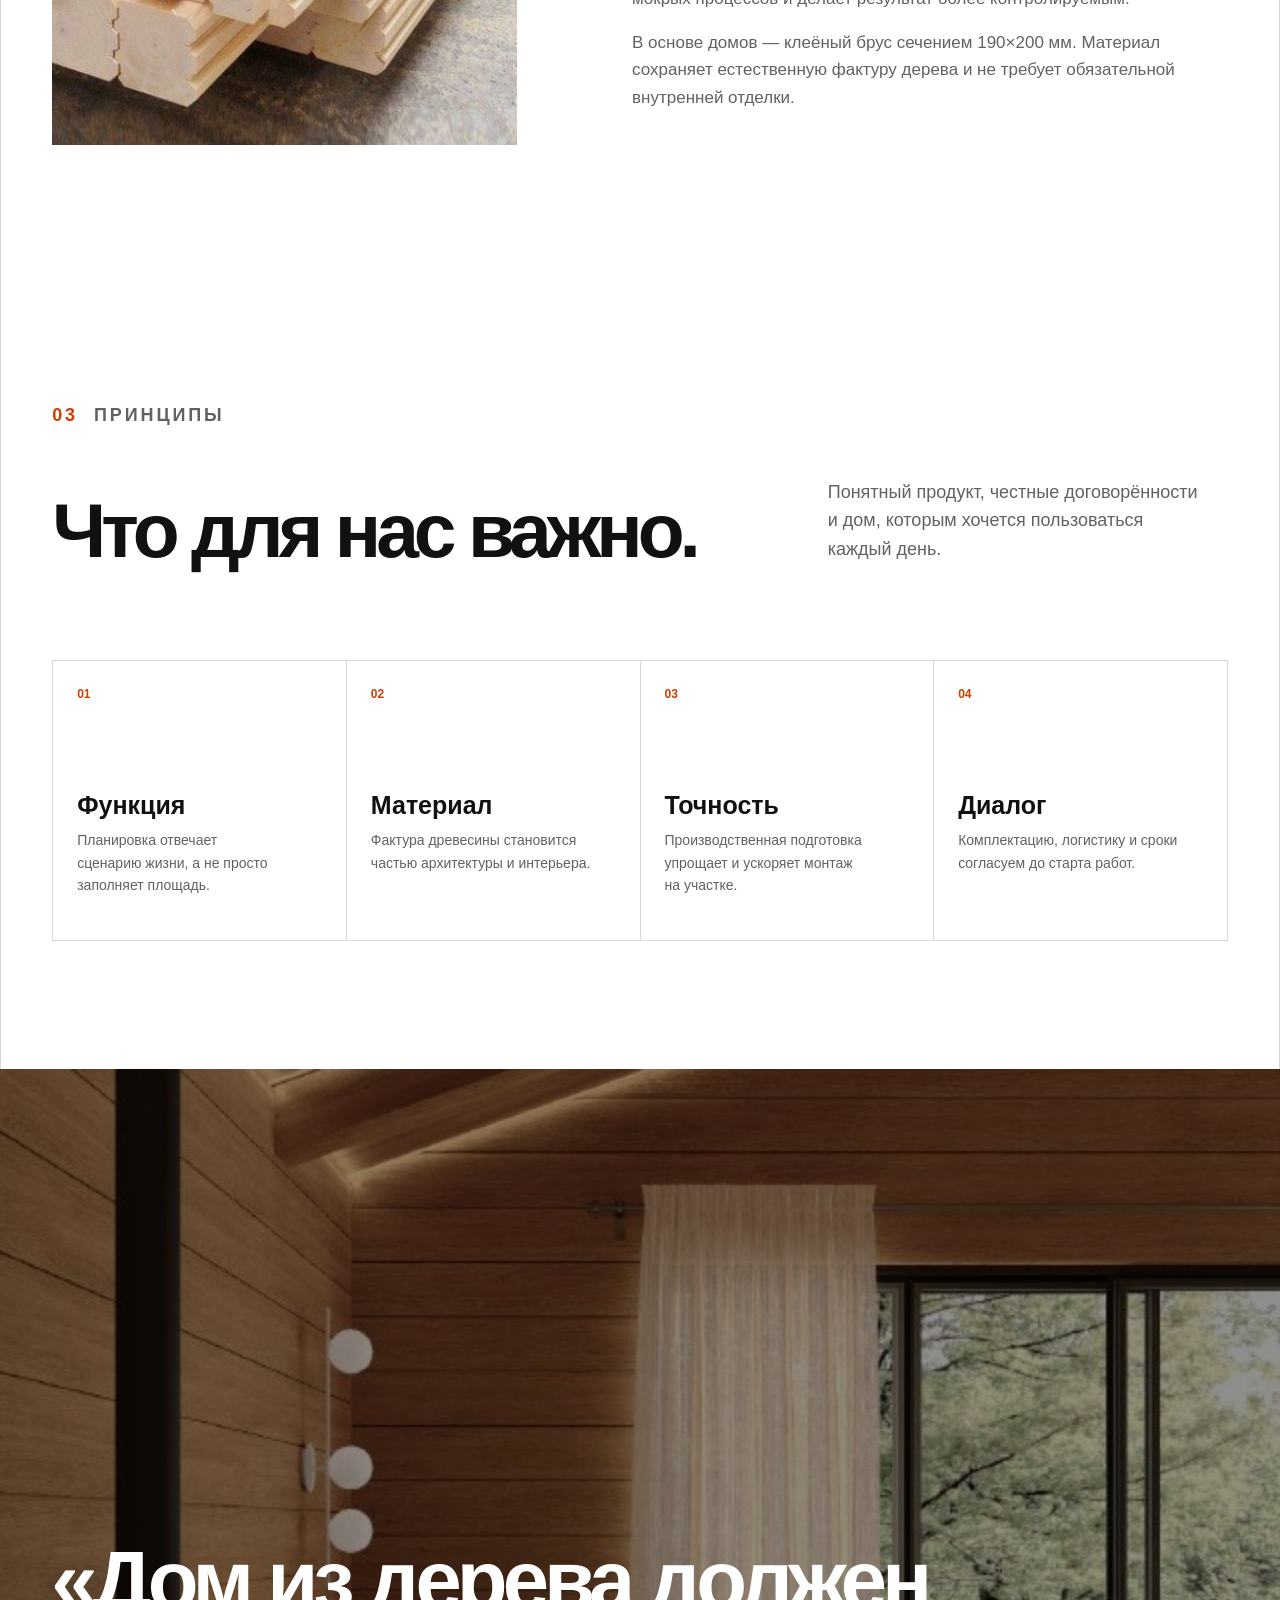
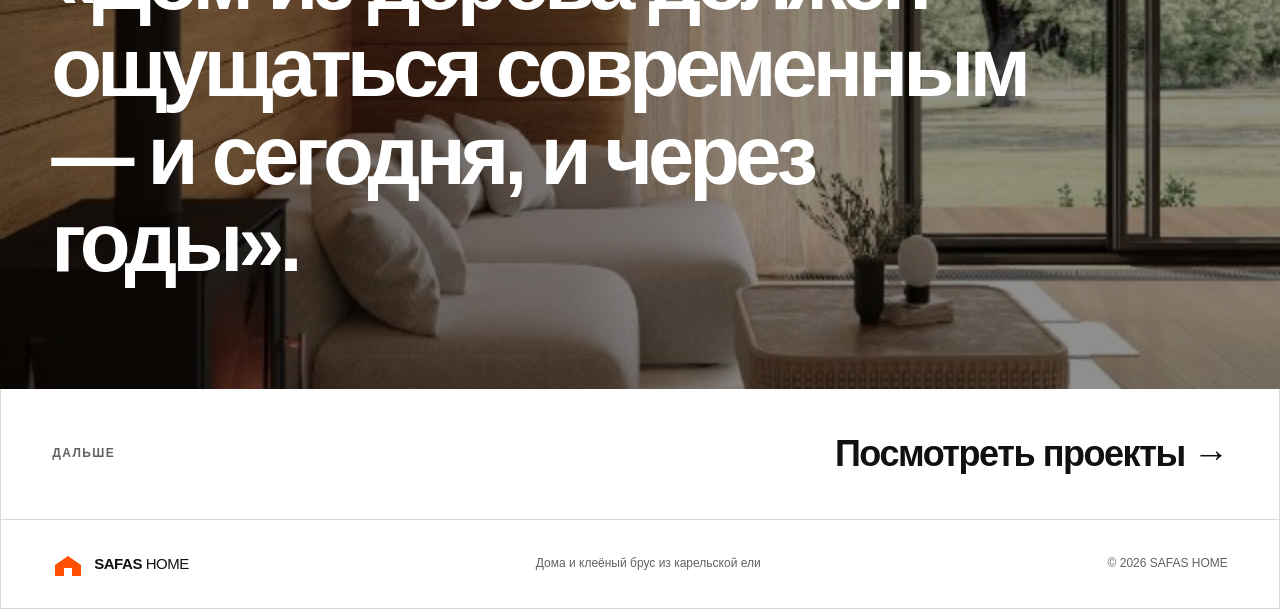
==== commit 3b8190d5: "Add standalone glued timber product page" ====
--- a/about.html
+++ b/about.html
@@ -14,7 +14,7 @@
     <a class="brand" href="index.html" aria-label="SAFAS HOME — на главную"><svg aria-hidden="true" viewBox="0 0 32 32" width="32" height="32"><path d="M3 17 16 8l13 9v11h-9v-8h-8v8H3V17Z"/></svg><span><b>SAFAS</b> HOME</span></a>
     <button class="menu-button" type="button" aria-expanded="false" aria-controls="site-nav" aria-label="Открыть меню" data-menu-button><span></span><span></span></button>
     <nav class="site-nav" id="site-nav" aria-label="Основная навигация" data-nav>
-      <a href="index.html">Главная</a><a href="about.html" aria-current="page">О нас</a><a href="catalog.html">Каталог</a><a href="faq.html">Вопросы</a><a href="advantages.html">Почему мы</a><a href="contacts.html">Контакты</a>
+      <a href="index.html">Главная</a><a href="about.html" aria-current="page">О нас</a><a href="catalog.html">Каталог</a><a href="timber.html">Клеёный брус</a><a href="faq.html">Вопросы</a><a href="advantages.html">Почему мы</a><a href="contacts.html">Контакты</a>
     </nav>
     <a class="header-phone" href="tel:+79165990487">+7 916 599-04-87</a><a class="button button--small header-cta" href="contacts.html">Получить расчёт</a>
   </header>
@@ -48,6 +48,6 @@
     </section>
     <section class="next-page"><p>Дальше</p><a href="catalog.html">Посмотреть проекты <span aria-hidden="true">→</span></a></section>
   </main>
-  <footer class="site-footer"><a class="brand" href="index.html"><svg aria-hidden="true" viewBox="0 0 32 32" width="32" height="32"><path d="M3 17 16 8l13 9v11h-9v-8h-8v8H3V17Z"/></svg><span><b>SAFAS</b> HOME</span></a><p>Домокомплекты из клеёного бруса карельской ели</p><p>© <span data-year></span> SAFAS HOME</p></footer>
+  <footer class="site-footer"><a class="brand" href="index.html"><svg aria-hidden="true" viewBox="0 0 32 32" width="32" height="32"><path d="M3 17 16 8l13 9v11h-9v-8h-8v8H3V17Z"/></svg><span><b>SAFAS</b> HOME</span></a><p>Дома и клеёный брус из карельской ели</p><p>© <span data-year></span> SAFAS HOME</p></footer>
 </body>
 </html>
--- a/styles.css
+++ b/styles.css
@@ -36,29 +36,30 @@
 .brand b { font-weight: 800; }
 .site-nav { display: flex; align-items: center; justify-content: center; gap: clamp(18px, 2.4vw, 36px); font-size: 14px; }
 .site-nav a, .header-phone { position: relative; }
-.site-nav a[aria-current="page"] { color: var(--orange); font-weight: 700; }
+.site-nav a[aria-current="page"] { color: var(--orange-dark); font-weight: 700; }
 .site-nav a::after, .header-phone::after { content: ""; position: absolute; right: 0; bottom: -5px; left: 0; height: 1px; background: currentColor; transform: scaleX(0); transform-origin: right; transition: transform var(--base) var(--ease); }
 .site-nav a:hover::after, .site-nav a:focus-visible::after, .header-phone:hover::after, .header-phone:focus-visible::after { transform: scaleX(1); transform-origin: left; }
 .header-phone { font-size: 14px; font-weight: 700; white-space: nowrap; }
 .menu-button { display: none; width: 44px; height: 44px; padding: 12px; border: 0; background: transparent; }
 .menu-button span { display: block; width: 20px; height: 1px; margin: 5px 0; background: currentColor; transition: transform var(--base) var(--ease); }
 
-.button { display: inline-flex; min-height: 50px; align-items: center; justify-content: center; padding: 13px 20px; border: 1px solid var(--orange); background: var(--orange); color: #fff; font-size: 14px; font-weight: 700; letter-spacing: .01em; transition: transform var(--fast) var(--ease), background-color var(--fast) ease, border-color var(--fast) ease; }
-.button:hover, .button:focus-visible { background: var(--orange-dark); border-color: var(--orange-dark); transform: translateY(-2px); }
+.button { display: inline-flex; min-height: 50px; align-items: center; justify-content: center; padding: 13px 20px; border: 1px solid var(--orange); background: var(--orange); color: var(--ink); font-size: 14px; font-weight: 700; letter-spacing: .01em; transition: transform var(--fast) var(--ease), background-color var(--fast) ease, border-color var(--fast) ease, color var(--fast) ease; }
+.button:hover, .button:focus-visible { background: var(--orange-dark); border-color: var(--orange-dark); color: #fff; transform: translateY(-2px); }
 .button:active { transform: translateY(0); }
 .button--small { min-height: 42px; padding: 9px 16px; }
 .text-link { display: inline-flex; align-items: center; gap: 8px; padding: 2px 0; border: 0; border-bottom: 1px solid currentColor; background: transparent; font-size: 14px; font-weight: 700; cursor: pointer; transition: color var(--fast) ease; }
-.text-link:hover, .text-link:focus-visible { color: var(--orange); }
+.text-link:hover, .text-link:focus-visible { color: var(--orange-dark); }
 
 .hero { display: grid; grid-template-columns: minmax(0, .92fr) minmax(420px, 1.08fr); max-width: var(--max); min-height: calc(100svh - 76px); margin: 0 auto; border-right: 1px solid var(--line); border-left: 1px solid var(--line); }
 .hero-copy { display: flex; flex-direction: column; justify-content: center; padding: clamp(64px, 8vw, 128px) var(--pad) 48px; }
 .eyebrow { display: flex; align-items: center; gap: 16px; margin-bottom: clamp(28px, 4vw, 56px); color: var(--muted); font-size: 12px; font-weight: 700; letter-spacing: .16em; text-transform: uppercase; }
-.eyebrow span { color: var(--orange); font-variant-numeric: tabular-nums; }
+.eyebrow span { color: var(--orange-dark); font-variant-numeric: tabular-nums; }
 .eyebrow--light { color: rgba(255,255,255,.62); }
+.eyebrow--light span { color: var(--orange); }
 .hero h1 { max-width: 750px; margin-bottom: 28px; font-size: clamp(48px, 6.4vw, 96px); font-weight: 800; letter-spacing: -.075em; }
 .hero h1 em { color: var(--orange); font-style: normal; }
 .hero-lead { max-width: 620px; margin-bottom: 36px; color: var(--muted); font-size: clamp(17px, 1.6vw, 21px); line-height: 1.55; }
-.hero-actions { display: flex; align-items: center; gap: 28px; }
+.hero-actions { display: flex; flex-wrap: wrap; align-items: center; gap: 22px 28px; }
 .hero-media { position: relative; min-height: 520px; margin: 0; overflow: hidden; border-left: 1px solid var(--line); }
 .hero-media img { width: 100%; height: 100%; object-fit: cover; transition: transform 900ms var(--ease); }
 .hero-media:hover img { transform: scale(1.02); }
@@ -100,6 +101,7 @@
 .feature-list > li > span { color: var(--orange); font-size: 12px; font-weight: 700; }
 .feature-list h3 { margin-bottom: 5px; font-size: 18px; }
 .feature-list p { margin: 0; color: rgba(255,255,255,.58); font-size: 14px; }
+.material-button { margin-top: 32px; }
 .material-media { position: relative; align-self: stretch; min-height: 720px; margin: 0; overflow: hidden; }
 .material-media img { width: 100%; height: 100%; object-fit: cover; }
 .material-media figcaption { position: absolute; right: 0; bottom: 0; left: 0; padding: 20px; background: rgba(17,17,17,.86); font-size: 12px; text-transform: uppercase; }
@@ -109,7 +111,7 @@
 .section-heading--row .eyebrow { margin-bottom: 36px; }
 .process-list { display: grid; grid-template-columns: repeat(4, 1fr); margin: 0; padding: 0; border-top: 1px solid var(--line); border-left: 1px solid var(--line); list-style: none; }
 .process-list li { min-height: 300px; padding: 24px; border-right: 1px solid var(--line); border-bottom: 1px solid var(--line); }
-.process-list span { display: block; margin-bottom: 88px; color: var(--orange); font-size: 12px; font-weight: 700; font-variant-numeric: tabular-nums; }
+.process-list span { display: block; margin-bottom: 88px; color: var(--orange-dark); font-size: 12px; font-weight: 700; font-variant-numeric: tabular-nums; }
 .process-list h3 { margin-bottom: 12px; font-size: 24px; letter-spacing: -.04em; }
 .process-list p { margin: 0; color: var(--muted); font-size: 14px; }
 
@@ -124,7 +126,7 @@
 .gallery-item:hover img { transform: scale(1.025); filter: saturate(1); }
 
 .business { display: grid; grid-template-columns: .5fr 1fr .7fr; gap: clamp(36px, 6vw, 80px); align-items: start; }
-.business-tag { display: flex; flex-direction: column; justify-content: space-between; min-height: 220px; padding: 22px; background: var(--orange); color: #fff; }
+.business-tag { display: flex; flex-direction: column; justify-content: space-between; min-height: 220px; padding: 22px; background: var(--orange); color: var(--ink); }
 .business-tag span { font-size: 48px; font-weight: 800; letter-spacing: -.06em; }
 .business-tag p { margin: 0; font-size: 14px; line-height: 1.35; }
 .business-copy .eyebrow { margin-bottom: 32px; }
@@ -135,14 +137,15 @@
 .business-points dt { margin-bottom: 6px; font-size: 13px; font-weight: 700; text-transform: uppercase; }
 .business-points dd { margin: 0; color: var(--muted); font-size: 14px; }
 
-.contact { max-width: var(--max); margin: 0 auto; padding: clamp(84px, 10vw, 160px) var(--pad) 40px; background: var(--orange); color: #fff; }
+.contact { max-width: var(--max); margin: 0 auto; padding: clamp(84px, 10vw, 160px) var(--pad) 40px; background: var(--orange); color: var(--ink); }
 .contact .eyebrow span { color: var(--ink); }
+.contact .eyebrow { color: rgba(17,17,17,.68); }
 .contact > p:not(.eyebrow) { max-width: 660px; margin: 30px 0 42px; font-size: 18px; }
 .contact-actions { display: flex; align-items: center; gap: 36px; }
 .button--light { border-color: #fff; background: #fff; color: var(--ink); }
 .button--light:hover, .button--light:focus-visible { border-color: var(--ink); background: var(--ink); color: #fff; }
 .contact-phone { font-size: clamp(24px, 4vw, 48px); font-weight: 800; letter-spacing: -.04em; }
-.contact-meta { display: flex; justify-content: space-between; gap: 32px; margin-top: 100px; padding-top: 20px; border-top: 1px solid rgba(255,255,255,.48); font-size: 13px; }
+.contact-meta { display: flex; justify-content: space-between; gap: 32px; margin-top: 100px; padding-top: 20px; border-top: 1px solid rgba(17,17,17,.38); font-size: 13px; }
 .contact-meta p { margin: 0; }
 .contact-meta a { text-decoration: underline; text-underline-offset: 4px; }
 
@@ -179,7 +182,7 @@
 .story-copy .lead-copy { color: var(--ink) !important; font-size: 21px !important; }
 .value-grid { display: grid; grid-template-columns: repeat(4, 1fr); border-top: 1px solid var(--line); border-left: 1px solid var(--line); }
 .value-grid article { min-height: 280px; padding: 24px; border-right: 1px solid var(--line); border-bottom: 1px solid var(--line); }
-.value-grid span { display: block; margin-bottom: 88px; color: var(--orange); font-size: 12px; font-weight: 700; }
+.value-grid span { display: block; margin-bottom: 88px; color: var(--orange-dark); font-size: 12px; font-weight: 700; }
 .value-grid h3 { margin-bottom: 10px; font-size: 25px; }
 .value-grid p { margin: 0; color: var(--muted); font-size: 14px; }
 .image-statement { position: relative; max-width: var(--max); min-height: min(84vw, 920px); margin: 0 auto; overflow: hidden; background: var(--ink); }
@@ -188,7 +191,7 @@
 .next-page { display: flex; align-items: center; justify-content: space-between; gap: 24px; max-width: var(--max); margin: 0 auto; padding: 36px var(--pad); border: 1px solid var(--line); border-top: 0; }
 .next-page p { margin: 0; color: var(--muted); font-size: 12px; font-weight: 700; letter-spacing: .12em; text-transform: uppercase; }
 .next-page a { font-size: clamp(20px, 3vw, 36px); font-weight: 800; letter-spacing: -.04em; transition: color var(--fast) ease; }
-.next-page a:hover, .next-page a:focus-visible { color: var(--orange); }
+.next-page a:hover, .next-page a:focus-visible { color: var(--orange-dark); }
 
 .catalog-list { max-width: var(--max); margin: 0 auto; border-right: 1px solid var(--line); border-left: 1px solid var(--line); }
 .catalog-item { position: relative; display: grid; grid-template-columns: minmax(360px, 1fr) minmax(0, .85fr); min-height: 720px; border-bottom: 1px solid var(--line); }
@@ -205,31 +208,73 @@
 .catalog-item__copy dd { margin: 0; font-size: 14px; font-weight: 700; text-align: right; }
 .catalog-item--reverse figure { order: 2; }
 .catalog-item--reverse .catalog-item__number { right: 20px; left: auto; }
-.catalog-note { display: grid; grid-template-columns: minmax(0, 1fr) minmax(260px, .62fr); align-items: end; gap: 48px; max-width: var(--max); margin: 0 auto; padding: clamp(80px, 10vw, 150px) var(--pad); background: var(--orange); color: #fff; }
+.catalog-note { display: grid; grid-template-columns: minmax(0, 1fr) minmax(260px, .62fr); align-items: end; gap: 48px; max-width: var(--max); margin: 0 auto; padding: clamp(80px, 10vw, 150px) var(--pad); background: var(--orange); color: var(--ink); }
+.catalog-note .eyebrow { color: rgba(17,17,17,.68); }
+.catalog-note .eyebrow span { color: var(--ink); }
 .catalog-note h2, .question-cta h2 { margin: 0; font-size: clamp(42px, 6vw, 78px); letter-spacing: -.06em; }
 .catalog-note > p { margin: 0; font-size: 18px; }
 .catalog-note .button { grid-column: 2; justify-self: start; }
+
+/* Timber product */
+.timber-hero { display: grid; grid-template-columns: minmax(0, 1fr) minmax(420px, .78fr); max-width: var(--max); margin: 0 auto; border-right: 1px solid var(--line); border-left: 1px solid var(--line); }
+.timber-hero__copy { display: flex; min-height: 680px; flex-direction: column; justify-content: center; padding: clamp(84px, 10vw, 150px) var(--pad); }
+.timber-hero__copy h1 { max-width: 900px; margin-bottom: 32px; font-size: clamp(58px, 8vw, 112px); font-weight: 800; letter-spacing: -.08em; }
+.timber-hero__copy h1 em { color: var(--orange); font-style: normal; }
+.timber-hero__copy > p:not(.eyebrow) { max-width: 720px; margin-bottom: 36px; color: var(--muted); font-size: clamp(18px, 1.7vw, 22px); }
+.timber-hero__media { position: relative; min-height: 680px; margin: 0; overflow: hidden; border-left: 1px solid var(--line); background: var(--soft); }
+.timber-hero__media img { width: 100%; height: 100%; object-fit: cover; transition: transform 800ms var(--ease); }
+.timber-hero__media:hover img { transform: scale(1.025); }
+.timber-hero__media figcaption { position: absolute; right: 18px; bottom: 18px; padding: 7px 10px; background: rgba(17,17,17,.86); color: #fff; font-size: 11px; letter-spacing: .08em; text-transform: uppercase; }
+.timber-specs { grid-column: 1 / -1; display: grid; grid-template-columns: repeat(3, 1fr); margin: 0; border-top: 1px solid var(--line); border-bottom: 1px solid var(--line); }
+.timber-specs div { padding: 24px var(--pad); border-right: 1px solid var(--line); }
+.timber-specs div:last-child { border-right: 0; }
+.timber-specs dt { color: var(--muted); font-size: 11px; font-weight: 700; letter-spacing: .12em; text-transform: uppercase; }
+.timber-specs dd { margin: 5px 0 0; font-size: clamp(20px, 2.4vw, 34px); font-weight: 800; letter-spacing: -.045em; }
+.timber-offer { display: grid; grid-template-columns: minmax(0, 1fr) minmax(320px, .7fr); gap: clamp(48px, 8vw, 120px); max-width: var(--max); margin: 0 auto; padding: clamp(84px, 10vw, 150px) var(--pad); background: var(--ink); color: #fff; }
+.timber-offer h2, .timber-use h2, .timber-request h2 { margin: 0; font-size: clamp(44px, 6vw, 82px); letter-spacing: -.065em; }
+.timber-offer__copy { align-self: end; }
+.timber-offer__copy > p { color: rgba(255,255,255,.68); font-size: 17px; }
+.timber-offer__actions { display: flex; flex-direction: column; align-items: flex-start; gap: 20px; margin-top: 36px; }
+.timber-mail { text-decoration: underline; text-underline-offset: 5px; }
+.timber-details, .timber-order { max-width: var(--max); margin: 0 auto; padding: clamp(84px, 10vw, 150px) var(--pad); border-right: 1px solid var(--line); border-left: 1px solid var(--line); }
+.timber-detail-grid { display: grid; grid-template-columns: repeat(4, 1fr); border-top: 1px solid var(--line); border-left: 1px solid var(--line); }
+.timber-detail-grid article { min-height: 310px; padding: 24px; border-right: 1px solid var(--line); border-bottom: 1px solid var(--line); }
+.timber-detail-grid span { display: block; margin-bottom: 86px; color: var(--orange-dark); font-size: 12px; font-weight: 700; }
+.timber-detail-grid h3 { font-size: 24px; letter-spacing: -.035em; }
+.timber-detail-grid p { margin: 0; color: var(--muted); font-size: 14px; }
+.timber-use { display: grid; grid-template-columns: minmax(380px, .78fr) minmax(0, 1fr); max-width: var(--max); min-height: 820px; margin: 0 auto; background: var(--ink); color: #fff; }
+.timber-use figure { min-height: 820px; margin: 0; overflow: hidden; }
+.timber-use figure img { width: 100%; height: 100%; object-fit: cover; }
+.timber-use > div { align-self: center; padding: clamp(52px, 8vw, 112px); }
+.timber-use .feature-list { margin-top: 46px; }
+.timber-request { display: grid; grid-template-columns: minmax(0, 1fr) minmax(320px, .72fr); gap: clamp(48px, 8vw, 120px); max-width: var(--max); margin: 0 auto; padding: clamp(84px, 10vw, 150px) var(--pad); background: var(--orange); color: var(--ink); }
+.timber-request .eyebrow { color: rgba(17,17,17,.68); }
+.timber-request .eyebrow span { color: var(--ink); }
+.timber-request > div:last-child { align-self: end; }
+.timber-request > div:last-child > p { max-width: 640px; margin-bottom: 34px; font-size: 18px; }
 
 .faq-layout { display: grid; grid-template-columns: 260px minmax(0, 1fr); gap: clamp(48px, 8vw, 120px); max-width: var(--max); margin: 0 auto; padding: clamp(80px, 9vw, 140px) var(--pad); border-right: 1px solid var(--line); border-left: 1px solid var(--line); }
 .faq-aside { position: sticky; top: 112px; display: flex; align-self: start; flex-direction: column; }
 .faq-aside .kicker { margin-bottom: 16px; }
 .faq-aside a { padding: 12px 0; border-bottom: 1px solid var(--line); font-size: 14px; transition: color var(--fast) ease; }
-.faq-aside a:hover, .faq-aside a:focus-visible { color: var(--orange); }
+.faq-aside a:hover, .faq-aside a:focus-visible { color: var(--orange-dark); }
 .faq-group { margin-bottom: 84px; }
 .faq-group .eyebrow { margin-bottom: 26px; }
 .faq-group details { border-top: 1px solid var(--line); }
 .faq-group details:last-child { border-bottom: 1px solid var(--line); }
 .faq-group summary { display: flex; align-items: center; justify-content: space-between; gap: 24px; padding: 24px 0; font-size: clamp(18px, 2vw, 24px); font-weight: 700; cursor: pointer; list-style: none; }
 .faq-group summary::-webkit-details-marker { display: none; }
-.faq-group summary span { color: var(--orange); font-size: 26px; font-weight: 400; transition: transform var(--base) var(--ease); }
+.faq-group summary span { color: var(--orange-dark); font-size: 26px; font-weight: 400; transition: transform var(--base) var(--ease); }
 .faq-group details[open] summary span { transform: rotate(45deg); }
 .faq-group details p { max-width: 800px; padding: 0 52px 24px 0; color: var(--muted); }
-.question-cta { display: flex; align-items: end; justify-content: space-between; gap: 48px; max-width: var(--max); margin: 0 auto; padding: clamp(72px, 9vw, 128px) var(--pad); background: var(--orange); color: #fff; }
+.question-cta { display: flex; align-items: end; justify-content: space-between; gap: 48px; max-width: var(--max); margin: 0 auto; padding: clamp(72px, 9vw, 128px) var(--pad); background: var(--orange); color: var(--ink); }
+.question-cta .eyebrow { color: rgba(17,17,17,.68); }
+.question-cta .eyebrow span { color: var(--ink); }
 .question-cta .eyebrow { margin-bottom: 30px; }
 
 .advantage-stack { max-width: var(--max); margin: 0 auto; border-right: 1px solid var(--line); border-left: 1px solid var(--line); }
 .advantage-stack article { display: grid; grid-template-columns: 100px minmax(260px, .7fr) minmax(280px, 1fr); align-items: center; gap: 42px; min-height: 220px; padding: 30px var(--pad); border-bottom: 1px solid var(--line); }
-.advantage-stack .advantage-index { color: var(--orange); font-size: 12px; font-weight: 700; }
+.advantage-stack .advantage-index { color: var(--orange-dark); font-size: 12px; font-weight: 700; }
 .advantage-stack h2 { margin: 7px 0 0; font-size: clamp(36px, 5vw, 64px); letter-spacing: -.06em; }
 .advantage-stack article > p { max-width: 640px; margin: 0; color: var(--muted); font-size: 17px; }
 .compare-section { max-width: var(--max); margin: 0 auto; padding: clamp(84px, 10vw, 160px) var(--pad); border-right: 1px solid var(--line); border-left: 1px solid var(--line); }
@@ -249,11 +294,13 @@
 .proof-image > div { position: absolute; right: var(--pad); bottom: 80px; left: var(--pad); max-width: 900px; color: #fff; }
 .proof-image h2 { margin-bottom: 34px; font-size: clamp(44px, 7vw, 88px); letter-spacing: -.07em; }
 
-.contact-page { display: grid; grid-template-columns: minmax(0, 1fr) minmax(420px, .8fr); gap: clamp(50px, 9vw, 140px); max-width: var(--max); min-height: 760px; margin: 0 auto; padding: clamp(100px, 12vw, 170px) var(--pad); background: var(--orange); color: #fff; }
+.contact-page { display: grid; grid-template-columns: minmax(0, 1fr) minmax(420px, .8fr); gap: clamp(50px, 9vw, 140px); max-width: var(--max); min-height: 760px; margin: 0 auto; padding: clamp(100px, 12vw, 170px) var(--pad); background: var(--orange); color: var(--ink); }
+.contact-page .eyebrow { color: rgba(17,17,17,.68); }
+.contact-page .eyebrow span { color: var(--ink); }
 .contact-page__title h1 { margin-bottom: 34px; font-size: clamp(58px, 8vw, 110px); letter-spacing: -.08em; }
 .contact-page__title > p:not(.eyebrow) { max-width: 600px; font-size: 20px; }
-.contact-options { align-self: end; border-top: 1px solid rgba(255,255,255,.5); }
-.contact-options a { display: grid; padding: 24px 0; border-bottom: 1px solid rgba(255,255,255,.5); transition: transform var(--fast) var(--ease); }
+.contact-options { align-self: end; border-top: 1px solid rgba(17,17,17,.38); }
+.contact-options a { display: grid; padding: 24px 0; border-bottom: 1px solid rgba(17,17,17,.38); transition: transform var(--fast) var(--ease); }
 .contact-options a:hover, .contact-options a:focus-visible { transform: translateX(6px); }
 .contact-options span { font-size: 11px; letter-spacing: .12em; text-transform: uppercase; }
 .contact-options strong { margin: 5px 0; font-size: clamp(22px, 3vw, 36px); letter-spacing: -.04em; overflow-wrap: anywhere; }
@@ -261,7 +308,7 @@
 .brief-section { display: grid; grid-template-columns: minmax(300px, .75fr) minmax(0, 1fr); gap: clamp(48px, 8vw, 120px); max-width: var(--max); margin: 0 auto; padding: clamp(84px, 10vw, 150px) var(--pad); border-right: 1px solid var(--line); border-left: 1px solid var(--line); }
 .brief-list { margin: 0; padding: 0; border-top: 1px solid var(--line); list-style: none; }
 .brief-list li { display: grid; grid-template-columns: 60px 1fr; gap: 18px; padding: 24px 0; border-bottom: 1px solid var(--line); }
-.brief-list li > span { color: var(--orange); font-size: 12px; font-weight: 700; }
+.brief-list li > span { color: var(--orange-dark); font-size: 12px; font-weight: 700; }
 .brief-list h3 { margin-bottom: 5px; font-size: 22px; }
 .brief-list p { margin: 0; color: var(--muted); }
 .contact-visual { display: grid; grid-template-columns: 1fr 1fr; max-width: var(--max); min-height: 760px; margin: 0 auto; background: var(--ink); color: #fff; }
@@ -271,7 +318,7 @@
 .contact-visual h2 { margin-bottom: 28px; font-size: clamp(44px, 6vw, 76px); letter-spacing: -.065em; }
 .contact-visual > div > p:not(.eyebrow) { margin-bottom: 32px; color: rgba(255,255,255,.64); font-size: 18px; }
 
-@media (max-width: 1100px) {
+@media (max-width: 1240px) {
   .site-header { grid-template-columns: auto 1fr auto; gap: 22px; }
   .site-nav { order: 4; grid-column: 1 / -1; display: none; }
   .site-nav.is-open { display: flex; padding: 0 0 20px; }
@@ -287,6 +334,8 @@
   .page-hero { grid-template-columns: 1fr; min-height: auto; }
   .catalog-item { min-height: 620px; }
   .contact-page { grid-template-columns: 1fr; }
+  .timber-hero { grid-template-columns: 1fr; }
+  .timber-hero__media { min-height: 70vw; border-top: 1px solid var(--line); border-left: 0; }
 }
 
 @media (max-width: 760px) {
@@ -345,6 +394,19 @@
   .catalog-item--reverse .catalog-item__number { right: auto; left: 20px; }
   .catalog-note { grid-template-columns: 1fr; }
   .catalog-note .button { grid-column: auto; }
+  .timber-hero__copy { min-height: auto; padding-top: 84px; }
+  .timber-hero__copy h1 { font-size: clamp(48px, 14vw, 68px); }
+  .timber-hero__media { min-height: 105vw; }
+  .timber-specs { grid-template-columns: 1fr; }
+  .timber-specs div { border-right: 0; border-bottom: 1px solid var(--line); }
+  .timber-specs div:last-child { border-bottom: 0; }
+  .timber-offer, .timber-request { grid-template-columns: 1fr; }
+  .timber-detail-grid { grid-template-columns: 1fr; }
+  .timber-detail-grid article { min-height: auto; }
+  .timber-detail-grid span { margin-bottom: 52px; }
+  .timber-use { grid-template-columns: 1fr; }
+  .timber-use figure { min-height: 120vw; }
+  .timber-use > div { padding: 72px var(--pad); }
   .faq-layout { grid-template-columns: 1fr; }
   .faq-aside { position: static; }
   .question-cta { align-items: flex-start; flex-direction: column; }
